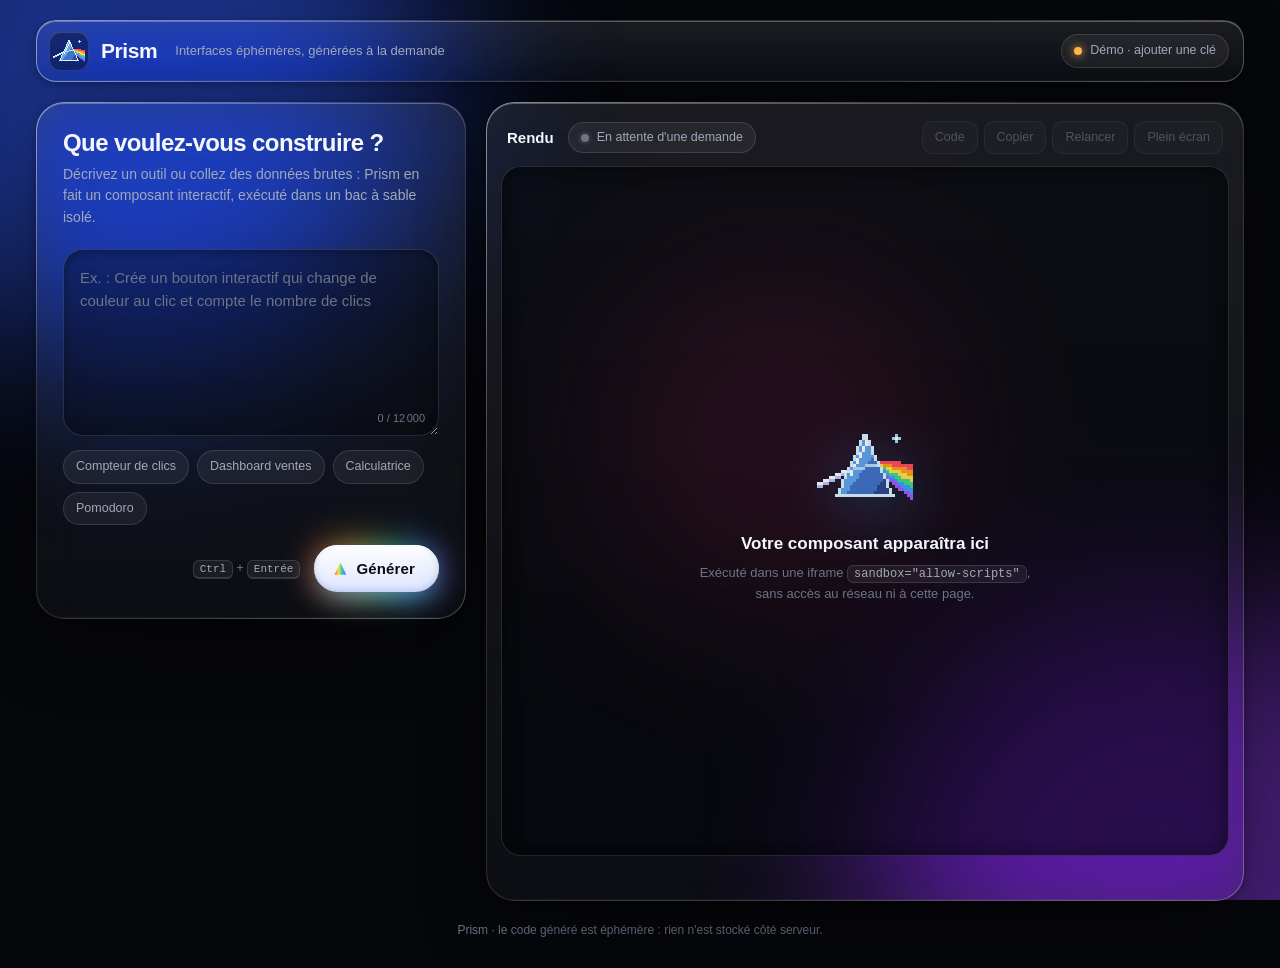
==== index.html @ 393d6463 "Prism 0.2.0 : compatibilité GitHub Pages - index.html racine (redirection vers frontend/) et .nojeky" ====
<!DOCTYPE html>
<html lang="fr">
<head>
  <meta charset="utf-8">
  <meta name="viewport" content="width=device-width, initial-scale=1">
  <meta name="color-scheme" content="dark">
  <!-- Point d'entrée GitHub Pages : l'application vit dans frontend/. -->
  <meta http-equiv="refresh" content="0; url=frontend/">
  <link rel="canonical" href="frontend/">
  <link rel="icon" href="frontend/assets/prism-logo.svg" type="image/svg+xml">
  <title>Prism — interfaces éphémères</title>
  <script>location.replace("frontend/" + location.search + location.hash);</script>
  <style>
    html { background: #06070b; }
    body { margin: 0; min-height: 100vh; display: grid; place-items: center; color: #a1a9ba; font: 15px/1.5 system-ui, sans-serif; }
    a { color: #7cc4ff; }
  </style>
</head>
<body>
  <p>Redirection vers <a href="frontend/">Prism</a>…</p>
</body>
</html>
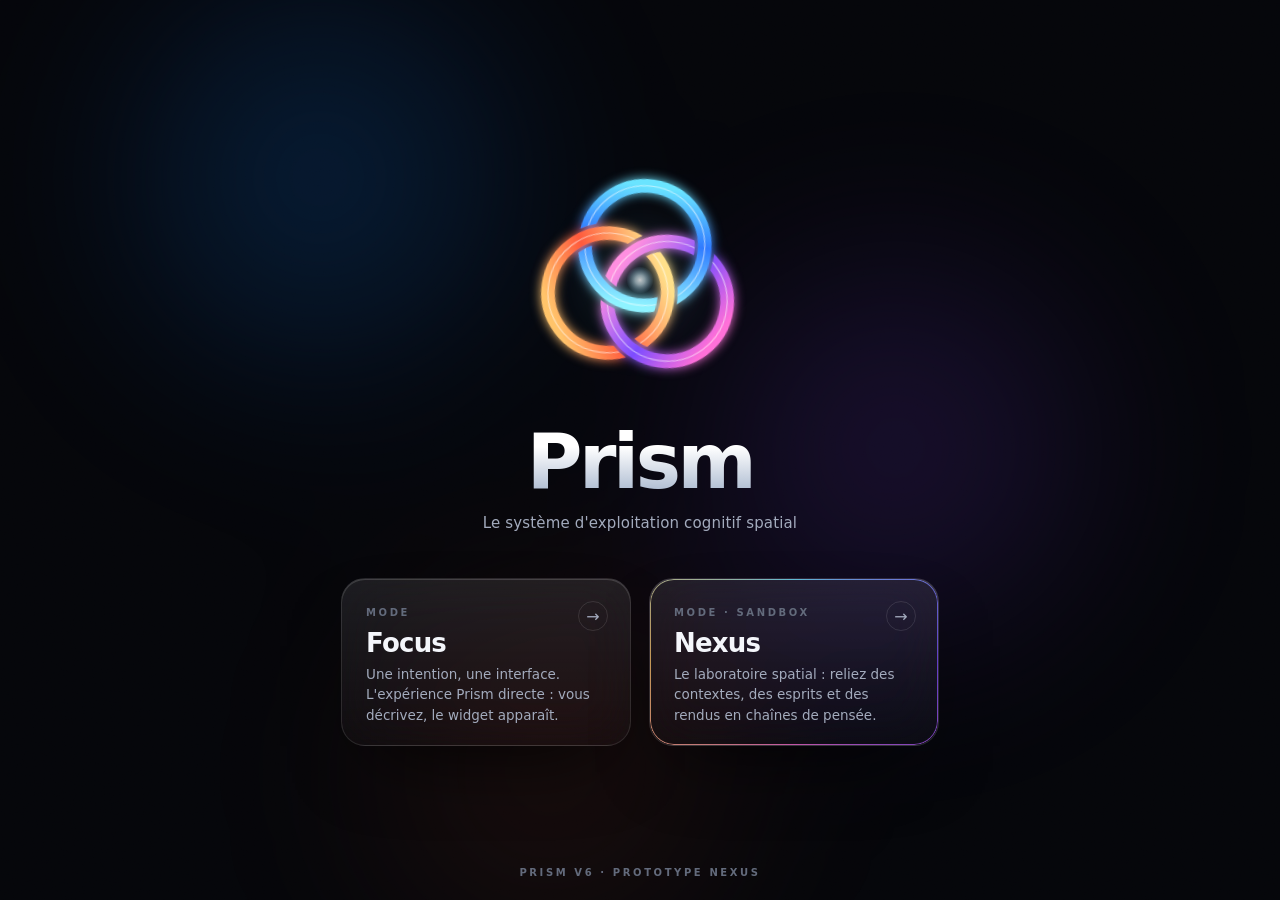
==== commit ebf59fef: "Prism 6.0.0-alpha.2 : le Nexus pense avec Gemini ; la porte d'entrée devient l'accueil - backend/nex" ====
--- a/index.html
+++ b/index.html
@@ -4,12 +4,12 @@
   <meta charset="utf-8">
   <meta name="viewport" content="width=device-width, initial-scale=1">
   <meta name="color-scheme" content="dark">
-  <!-- Point d'entrée GitHub Pages : l'application vit dans frontend/. -->
-  <meta http-equiv="refresh" content="0; url=frontend/">
-  <link rel="canonical" href="frontend/">
-  <link rel="icon" href="frontend/assets/prism-logo.svg" type="image/svg+xml">
-  <title>Prism — interfaces éphémères</title>
-  <script>location.replace("frontend/" + location.search + location.hash);</script>
+  <!-- Point d'entrée GitHub Pages : la porte d'entrée de Prism (Mode Focus, Mode Nexus) vit dans frontend/nexus.html. -->
+  <meta http-equiv="refresh" content="0; url=frontend/nexus.html">
+  <link rel="canonical" href="frontend/nexus.html">
+  <link rel="icon" href="frontend/assets/logo_prism.svg" type="image/svg+xml">
+  <title>Prism — système d'exploitation cognitif spatial</title>
+  <script>location.replace("frontend/nexus.html" + location.search + location.hash);</script>
   <style>
     html { background: #06070b; }
     body { margin: 0; min-height: 100vh; display: grid; place-items: center; color: #a1a9ba; font: 15px/1.5 system-ui, sans-serif; }
@@ -17,6 +17,6 @@
   </style>
 </head>
 <body>
-  <p>Redirection vers <a href="frontend/">Prism</a>…</p>
+  <p>Redirection vers <a href="frontend/nexus.html">Prism</a>…</p>
 </body>
 </html>
